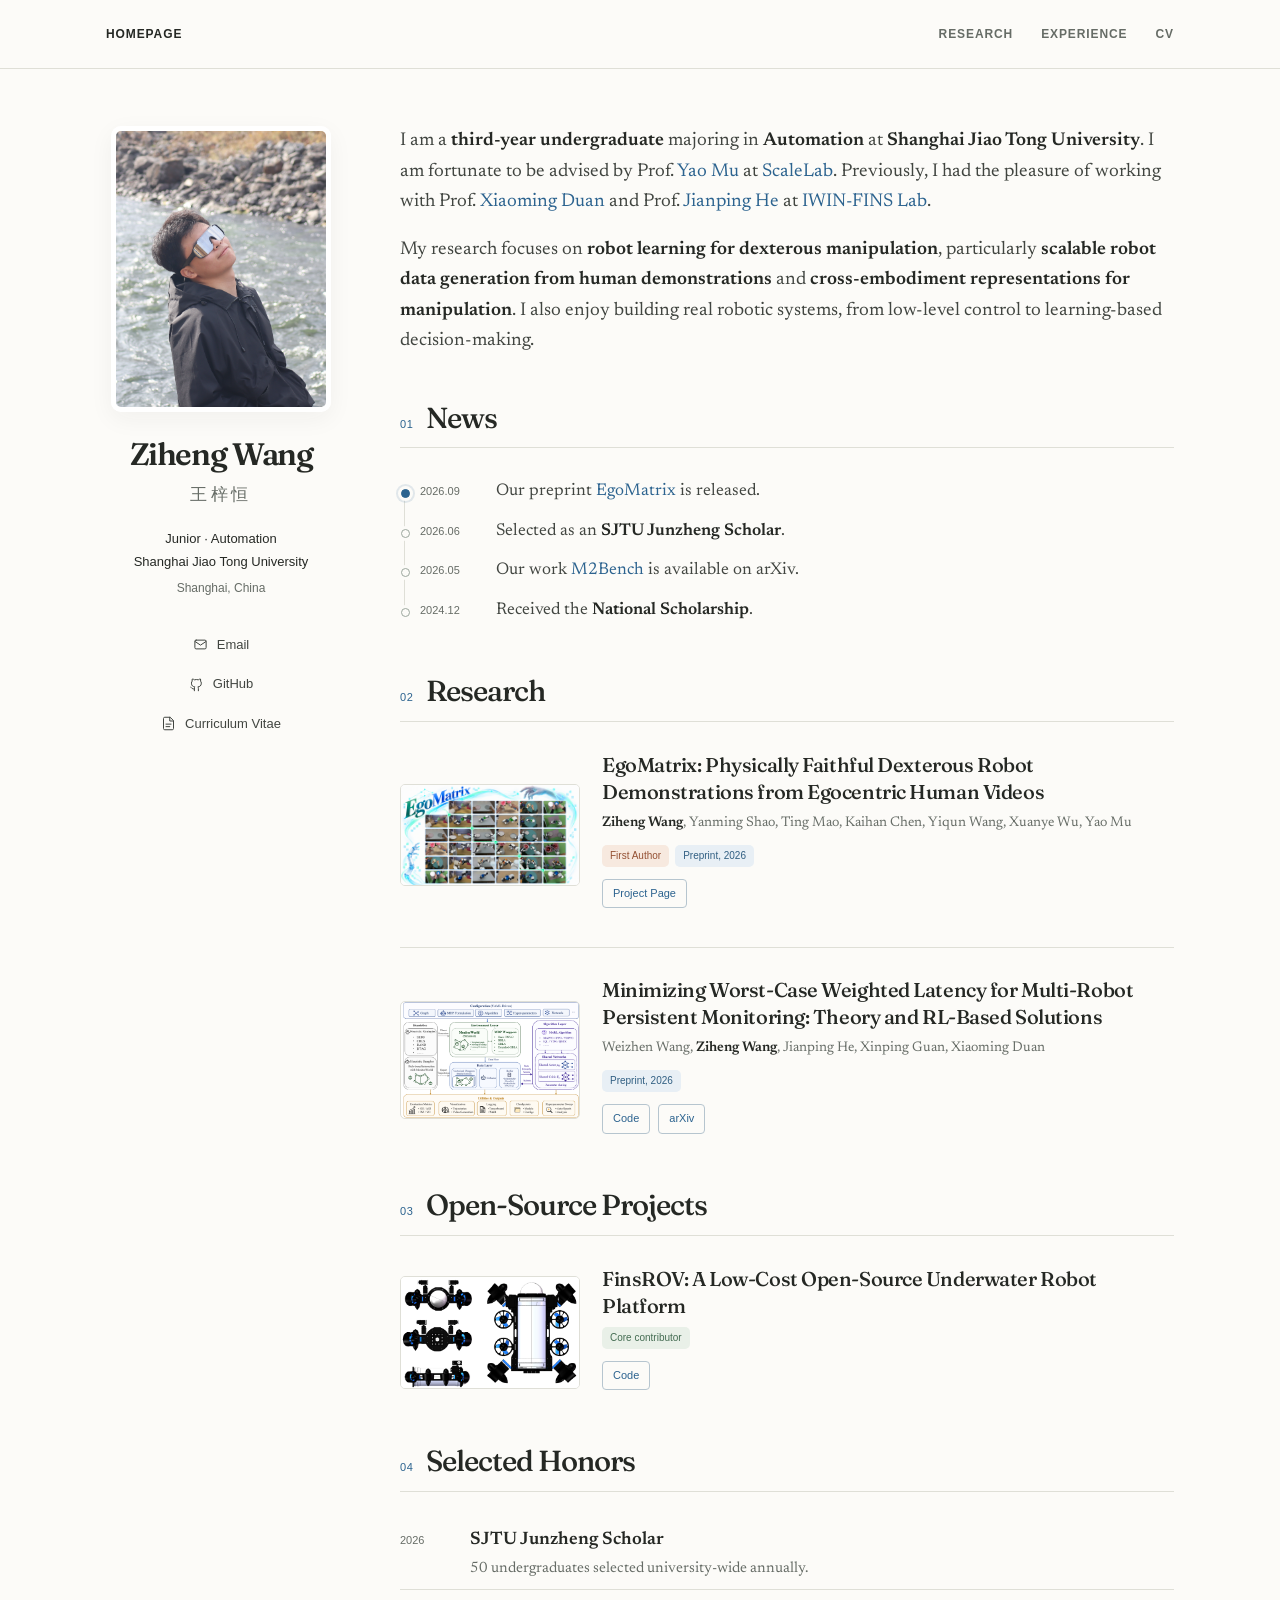
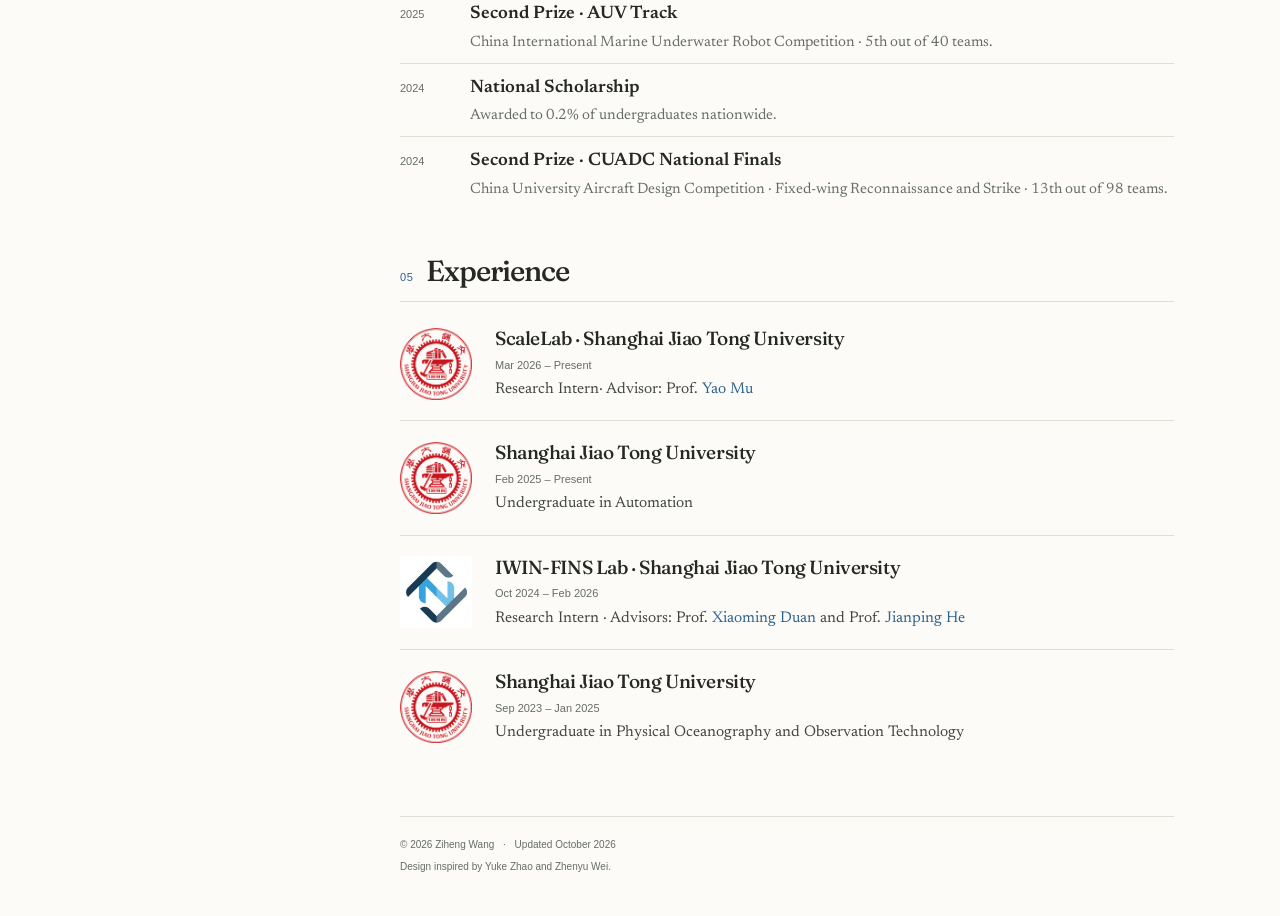
==== index.html @ 5e9e86ad "Publish personal academic homepage with updated CV" ====
<!doctype html>
<html lang="en">
<head>
  <meta charset="utf-8">
  <meta name="viewport" content="width=device-width, initial-scale=1">
  <meta name="description" content="Ziheng Wang, a third-year undergraduate majoring in Automation at Shanghai Jiao Tong University. Research in robot learning for dexterous manipulation.">
  <meta name="theme-color" content="#fcfbf8">
  <meta property="og:type" content="website">
  <meta property="og:title" content="Ziheng Wang | 王梓恒">
  <meta property="og:description" content="Robot learning for dexterous manipulation. Third-year undergraduate at Shanghai Jiao Tong University.">
  <meta property="og:url" content="https://spikew726.github.io/">
  <title>Ziheng Wang | 王梓恒</title>
  <link rel="icon" href="assets/favicon.svg" type="image/svg+xml">
  <link rel="stylesheet" href="style.css">
</head>
<body id="top">
  <a class="skip-link" href="#main">Skip to content</a>
  <header class="topbar">
    <nav class="navigation" aria-label="Main navigation">
      <a class="nav-home" href="#top">Homepage</a>
      <div class="nav-sections">
        <a href="#research">Research</a>
        <a href="#experience">Experience</a>
        <a href="assets/Ziheng_Wang_CV.pdf" target="_blank" rel="noopener">CV</a>
      </div>
    </nav>
  </header>

  <div class="layout">
    <aside class="profile" aria-label="About Ziheng Wang">
      <div class="portrait"><img src="assets/portrait.jpg" alt="Ziheng Wang by a river in Inner Mongolia" fetchpriority="high"></div>
      <h1>Ziheng Wang <span class="chinese-name" lang="zh-CN">王梓恒</span></h1>
      <p class="affiliation">Junior · Automation<br>Shanghai Jiao Tong University</p>
      <p class="location">Shanghai, China</p>
      <ul class="profile-links">
        <li><a href="mailto:wzh0726@sjtu.edu.cn"><svg viewBox="0 0 24 24" aria-hidden="true"><rect x="3" y="5" width="18" height="14" rx="2"/><path d="m3 7 9 6 9-6"/></svg>Email</a></li>
        <li><a href="https://github.com/SpikeW726" target="_blank" rel="noopener"><svg viewBox="0 0 24 24" aria-hidden="true"><path d="M9 19c-4.3 1.3-4.3-2.2-6-2.7M15 22v-3.9c0-1.1-.4-1.9-.8-2.3 2.7-.3 5.5-1.3 5.5-6a4.7 4.7 0 0 0-1.3-3.3 4.3 4.3 0 0 0-.1-3.3s-1-.3-3.4 1.3a11.5 11.5 0 0 0-6.2 0C6.3 2.9 5.3 3.2 5.3 3.2a4.3 4.3 0 0 0-.1 3.3 4.7 4.7 0 0 0-1.3 3.3c0 4.7 2.8 5.7 5.5 6-.4.4-.8 1.2-.8 2.3V22"/></svg>GitHub</a></li>
        <li><a href="assets/Ziheng_Wang_CV.pdf" target="_blank" rel="noopener"><svg viewBox="0 0 24 24" aria-hidden="true"><path d="M14 2H6a2 2 0 0 0-2 2v16a2 2 0 0 0 2 2h12a2 2 0 0 0 2-2V8z"/><path d="M14 2v6h6M8 13h8M8 17h6"/></svg>Curriculum Vitae</a></li>
      </ul>
    </aside>

    <main id="main">
      <section class="about" id="about" aria-label="Introduction">
        <p>I am a <strong>third-year undergraduate</strong> majoring in <strong>Automation</strong> at <strong>Shanghai Jiao Tong University</strong>. I am fortunate to be advised by Prof. <a href="https://yaomarkmu.github.io/" target="_blank" rel="noopener">Yao Mu</a> at <a href="https://scalelab-sjtu.github.io/" target="_blank" rel="noopener">ScaleLab</a>. Previously, I had the pleasure of working with Prof. <a href="https://xmduan.github.io/" target="_blank" rel="noopener">Xiaoming Duan</a> and Prof. <a href="https://iwin-fins.com/" target="_blank" rel="noopener">Jianping He</a> at <a href="https://iwin-fins.com/" target="_blank" rel="noopener">IWIN-FINS Lab</a>.</p>
        <p>My research focuses on <strong>robot learning for dexterous manipulation</strong>, particularly <strong>scalable robot data generation from human demonstrations</strong> and <strong>cross-embodiment representations for manipulation</strong>. I also enjoy building real robotic systems, from low-level control to learning-based decision-making.</p>
      </section>

      <section id="news">
        <h2><span class="section-number" aria-hidden="true">01</span>News</h2>
        <ul class="news-list">
          <li><time datetime="2026-09">2026.09</time><span>Our preprint <a href="https://spikew726.github.io/EgoMatrix/" target="_blank" rel="noopener">EgoMatrix</a> is released.</span></li>
          <li><time datetime="2026-06">2026.06</time><span>Selected as an <strong>SJTU Junzheng Scholar</strong>.</span></li>
          <li><time datetime="2026-05">2026.05</time><span>Our work <a href="https://arxiv.org/abs/2605.09633" target="_blank" rel="noopener">M2Bench</a> is available on arXiv.</span></li>
          <li><time datetime="2024-12">2024.12</time><span>Received the <strong>National Scholarship</strong>.</span></li>
        </ul>
      </section>

      <section id="research">
        <h2><span class="section-number" aria-hidden="true">02</span>Research</h2>
        <article class="research-item">
          <a class="research-visual" href="https://spikew726.github.io/EgoMatrix/" target="_blank" rel="noopener" aria-label="Explore the EgoMatrix project">
            <img src="EgoMatrix/assets/images/teaser.png" width="6688" height="3764" alt="EgoMatrix teaser: human demonstrations and corresponding robot observations in different scenes." loading="lazy">
          </a>
          <div class="research-copy">
            <h3><a href="https://spikew726.github.io/EgoMatrix/" target="_blank" rel="noopener">EgoMatrix: Physically Faithful Dexterous Robot Demonstrations from Egocentric Human Videos</a></h3>
            <p class="authors"><strong>Ziheng Wang</strong>, Yanming Shao, Ting Mao, Kaihan Chen, Yiqun Wang, Xuanye Wu, Yao Mu</p>
            <p class="venue"><span class="badge badge-author">First Author</span><span class="badge badge-preprint">Preprint, 2026</span></p>
            <p class="project-links"><a href="https://spikew726.github.io/EgoMatrix/" target="_blank" rel="noopener">Project Page</a></p>
          </div>
        </article>

        <article class="research-item">
          <a class="research-visual" href="https://github.com/SpikeW726/M2Bench/" target="_blank" rel="noopener" aria-label="Explore the M2Bench code and architecture">
            <img src="assets/images/m2bench.png" alt="M2Bench platform architecture, from the project README." loading="lazy">
          </a>
          <div class="research-copy">
            <h3><a href="https://arxiv.org/abs/2605.09633" target="_blank" rel="noopener">Minimizing Worst-Case Weighted Latency for Multi-Robot Persistent Monitoring: Theory and RL-Based Solutions</a></h3>
            <p class="authors">Weizhen Wang, <strong>Ziheng Wang</strong>, Jianping He, Xinping Guan, Xiaoming Duan</p>
            <p class="venue"><span class="badge badge-preprint">Preprint, 2026</span></p>
            <p class="project-links"><a href="https://github.com/SpikeW726/M2Bench/" target="_blank" rel="noopener">Code</a><a href="https://arxiv.org/abs/2605.09633" target="_blank" rel="noopener">arXiv</a></p>
          </div>
        </article>
      </section>

      <section id="projects">
        <h2><span class="section-number" aria-hidden="true">03</span>Open-Source Projects</h2>
        <article class="research-item">
          <a class="research-visual" href="https://github.com/IWIN-FINS/FinsROV-An-Underwater-Camera-Based-Multi-Robot-Platform" target="_blank" rel="noopener" aria-label="Explore the FinsROV platform">
            <img src="assets/images/finsrov.png" width="1152" height="723" alt="FinsROV underwater robot: views of the eight-thruster platform from its project README." loading="lazy">
          </a>
          <div class="research-copy">
            <h3><a href="https://github.com/IWIN-FINS/FinsROV-An-Underwater-Camera-Based-Multi-Robot-Platform" target="_blank" rel="noopener">FinsROV: A Low-Cost Open-Source Underwater Robot Platform</a></h3>
            <p class="venue"><span class="badge badge-contributor">Core contributor</span></p>
            <p class="project-links"><a href="https://github.com/IWIN-FINS/FinsROV-An-Underwater-Camera-Based-Multi-Robot-Platform" target="_blank" rel="noopener">Code</a></p>
          </div>
        </article>
      </section>

      <section id="honors">
        <h2><span class="section-number" aria-hidden="true">04</span>Selected Honors</h2>
        <ul class="honors-list">
          <li><time datetime="2026">2026</time><div><strong>SJTU Junzheng Scholar</strong><p>50 undergraduates selected university-wide annually.</p></div></li>
          <li><time datetime="2025">2025</time><div><strong>Second Prize · AUV Track</strong><p>China International Marine Underwater Robot Competition · 5th out of 40 teams.</p></div></li>
          <li><time datetime="2024">2024</time><div><strong>National Scholarship</strong><p>Awarded to 0.2% of undergraduates nationwide.</p></div></li>
          <li><time datetime="2024">2024</time><div><strong>Second Prize · CUADC National Finals</strong><p>China University Aircraft Design Competition · Fixed-wing Reconnaissance and Strike · 13th out of 98 teams.</p></div></li>
        </ul>
      </section>

      <section id="experience">
        <h2><span class="section-number" aria-hidden="true">05</span>Experience</h2>
        <div class="experience-list">
          <article class="experience-item">
            <img src="assets/logos/sjtu.png" width="72" height="72" alt="Shanghai Jiao Tong University emblem" loading="lazy">
            <div>
              <h3><a href="https://scalelab-sjtu.github.io/" target="_blank" rel="noopener">ScaleLab</a> · Shanghai Jiao Tong University</h3>
              <p class="period">Mar 2026 – Present</p>
              <p>Research Intern· Advisor: Prof. <a href="https://yaomarkmu.github.io/" target="_blank" rel="noopener">Yao Mu</a></p>
            </div>
          </article>
          <article class="experience-item">
            <img src="assets/logos/sjtu.png" width="72" height="72" alt="Shanghai Jiao Tong University emblem" loading="lazy">
            <div>
              <h3>Shanghai Jiao Tong University</h3>
              <p class="period">Feb 2025 – Present</p>
              <p>Undergraduate in Automation</p>
            </div>
          </article>
          <article class="experience-item">
            <img src="assets/logos/iwin-fins.jpg" width="72" height="72" alt="IWIN-FINS Lab logo" loading="lazy">
            <div>
              <h3><a href="https://iwin-fins.com/" target="_blank" rel="noopener">IWIN-FINS Lab</a> · Shanghai Jiao Tong University</h3>
              <p class="period">Oct 2024 – Feb 2026</p>
              <p>Research Intern · Advisors: Prof. <a href="https://xmduan.github.io/" target="_blank" rel="noopener">Xiaoming Duan</a> and Prof. <a href="https://iwin-fins.com/" target="_blank" rel="noopener">Jianping He</a></p>
            </div>
          </article>
          <article class="experience-item">
            <img src="assets/logos/sjtu.png" width="72" height="72" alt="Shanghai Jiao Tong University emblem" loading="lazy">
            <div>
              <h3>Shanghai Jiao Tong University</h3>
              <p class="period">Sep 2023 – Jan 2025</p>
              <p>Undergraduate in Physical Oceanography and Observation Technology</p>
            </div>
          </article>
        </div>
      </section>

      <footer>
        <p>© 2026 Ziheng Wang <span aria-hidden="true">·</span> Updated October 2026</p>
        <p>Design inspired by <a href="https://hzeroyuke.github.io/index.html" target="_blank" rel="noopener">Yuke Zhao</a> and <a href="https://zhenyuwei2003.github.io/" target="_blank" rel="noopener">Zhenyu Wei</a>.</p>
      </footer>
    </main>
  </div>
</body>
</html>
---- style.css ----
@font-face {
  font-family: "Fraunces";
  font-style: normal;
  font-weight: 500;
  font-display: swap;
  src: url("assets/fonts/fraunces-500.ttf") format("truetype");
}
@font-face {
  font-family: "Fraunces";
  font-style: normal;
  font-weight: 600;
  font-display: swap;
  src: url("assets/fonts/fraunces-600.ttf") format("truetype");
}
@font-face {
  font-family: "Newsreader";
  font-style: normal;
  font-weight: 400;
  font-display: swap;
  src: url("assets/fonts/newsreader-400.ttf") format("truetype");
}
@font-face {
  font-family: "Newsreader";
  font-style: normal;
  font-weight: 600;
  font-display: swap;
  src: url("assets/fonts/newsreader-600.ttf") format("truetype");
}

:root {
  color-scheme: light;
  --paper: #fcfbf8;
  --ink: #252824;
  --body: #414540;
  --muted: #666c66;
  --line: #dfdfd7;
  --accent: #2c638f;
  --display: "Fraunces", Georgia, "Times New Roman", serif;
  --serif: "Newsreader", Georgia, "Times New Roman", serif;
  --sans: -apple-system, BlinkMacSystemFont, "Segoe UI", Arial, sans-serif;
}

* { box-sizing: border-box; }
html { scroll-behavior: smooth; scroll-padding-top: 96px; }
body { margin: 0; background: var(--paper); color: var(--body); font: 18px/1.6 var(--serif); -webkit-font-smoothing: antialiased; }
a { color: var(--accent); text-decoration: none; text-underline-offset: 4px; }
a:hover { text-decoration: underline; }
a:focus-visible { outline: 2px solid var(--accent); outline-offset: 5px; border-radius: 2px; }
::selection { background: #dce7e9; color: var(--ink); }
p { margin: 0 0 12px; }
strong { color: var(--ink); font-weight: 600; }
svg { display: block; }
img { max-width: 100%; }
.skip-link { position: fixed; top: 8px; left: 12px; padding: 8px 16px; background: var(--paper); z-index: 20; transform: translateY(-160%); }
.skip-link:focus { transform: translateY(0); }

.topbar { position: sticky; top: 0; z-index: 10; border-bottom: 1px solid var(--line); background: rgba(252, 251, 248, .96); }
.navigation { max-width: 1140px; margin: auto; padding: 20px 36px; display: flex; justify-content: space-between; align-items: center; gap: 24px; font: 600 12px/1.5 var(--sans); letter-spacing: .075em; text-transform: uppercase; }
.navigation a { color: var(--muted); padding: 5px 0; }
.navigation .nav-home { color: var(--ink); }
.nav-sections { display: flex; gap: 28px; }
.layout { max-width: 1140px; margin: auto; padding: 57px 36px 36px; display: grid; grid-template-columns: 230px minmax(0, 1fr); gap: 64px; align-items: start; }
.profile { position: sticky; top: 117px; text-align: center; }
.portrait { width: 220px; height: 286px; margin: 0 auto 24px; overflow: hidden; border-radius: 10px; border: 5px solid #fff; box-shadow: 0 7px 24px #2528240d; }
.portrait img { display: block; width: 100%; height: 100%; object-fit: cover; object-position: 43% center; transform: scale(1.2); transform-origin: 50% 80%; }
h1 { color: var(--ink); font: 600 31px/1.2 var(--display); letter-spacing: -.045em; margin: 0 0 19px; }
.chinese-name { display: block; margin-top: 9px; font: 400 17px/1.5 "Songti SC", "SimSun", serif; letter-spacing: .22em; color: var(--muted); }
.affiliation { font: 500 13px/1.8 var(--sans); color: var(--ink); margin-bottom: 5px; }
.location { color: var(--muted); font: 12px/1.7 var(--sans); }
.profile-links { list-style: none; padding: 13px 0 0; margin: 0; }
.profile-links li { margin: 7px 0; }
.profile-links a { display: inline-flex; gap: 9px; align-items: center; color: var(--body); font: 500 13px/1.7 var(--sans); padding: 3px 0; }
.profile-links a:hover { color: var(--accent); }
.profile-links svg { width: 15px; height: 15px; fill: none; stroke: currentColor; stroke-width: 1.6; stroke-linecap: round; stroke-linejoin: round; }
main { min-width: 0; }
section { margin-bottom: 44px; }
.about > p { font-size: 18.5px; line-height: 1.65; }
.about > p + p { margin-top: 17px; }
h2 { display: flex; align-items: baseline; gap: 13px; color: var(--ink); font: 500 29px/1.2 var(--display); letter-spacing: -.035em; margin: 0 0 24px; padding: 0 0 12px; border-bottom: 1px solid var(--line); }
.section-number { flex-shrink: 0; color: var(--accent); font: 500 11px/1 var(--sans); letter-spacing: .05em; }
h3 { color: var(--ink); font: 500 20px/1.35 var(--display); letter-spacing: -.022em; margin: 0 0 8px; }
h3 a { color: inherit; }
h3 a:hover { color: var(--accent); }
.news-list { list-style: none; padding: 0; margin: 0; position: relative; }
.news-list::before { content: ""; position: absolute; top: 17px; bottom: 17px; left: 4px; width: 1px; background: var(--line); }
.news-list li { display: grid; grid-template-columns: 62px 1fr; align-items: baseline; gap: 14px; padding: 7px 0 7px 20px; position: relative; font-size: 17px; line-height: 1.5; }
.news-list li::before { content: ""; width: 7px; height: 7px; border: 1px solid #9ca79e; border-radius: 50%; position: absolute; top: 17px; left: 1px; background: var(--paper); box-shadow: 0 0 0 3px var(--paper); transition: transform .25s ease, border-color .25s ease, background .25s ease, box-shadow .25s ease; }
.news-list li:first-child::before { background: var(--accent); border-color: var(--accent); box-shadow: 0 0 0 3px var(--paper), 0 0 0 5px #2c638f20; }
.news-list li:hover::before, .news-list li:focus-within::before { transform: scale(1.3); background: var(--accent); border-color: var(--accent); box-shadow: 0 0 0 3px var(--paper), 0 0 0 6px #2c638f20; }
time, .period { color: var(--muted); font: 500 11px/1.7 var(--sans); font-variant-numeric: tabular-nums; }
.research-item { display: grid; grid-template-columns: 180px minmax(0, 1fr); gap: 22px; padding: 5px 0 29px; align-items: center; }
.research-item + .research-item { padding-top: 28px; border-top: 1px solid var(--line); }
.research-item:last-child { padding-bottom: 0; }
.research-visual { display: block; border: 1px solid var(--line); background: #fff; border-radius: 5px; overflow: hidden; }
.research-visual:hover { text-decoration: none; border-color: #8ba9b9; }
.research-visual img { width: 100%; height: auto; display: block; }
.research-copy { min-width: 0; }
.research-copy > p { font-size: 16.5px; line-height: 1.5; margin-bottom: 10px; }
.research-copy .authors { font-size: 14px; color: var(--muted); line-height: 1.55; }
.research-copy .venue { display: flex; flex-wrap: wrap; gap: 6px; }
.badge { display: inline-block; border-radius: 5px; padding: 3px 8px; font: 500 10px/1.6 var(--sans); }
.badge-author { color: #945033; background: #f7e9df; }
.badge-preprint { color: #315f82; background: #e8eff5; }
.badge-contributor { color: #446c52; background: #e9f0e8; }
.project-links { display: flex; align-items: center; flex-wrap: wrap; gap: 8px; margin: 12px 0 0; }
.project-links a { display: inline-flex; align-items: center; gap: 10px; padding: 5px 10px; border: 1px solid #b6c5cf; border-radius: 4px; font: 500 11px/1.6 var(--sans); }
.project-links a:hover { background: #e8eff4; border-color: var(--accent); text-decoration: none; }
.honors-list { list-style: none; margin: 0; padding: 0; }
.honors-list li { display: grid; grid-template-columns: 50px 1fr; gap: 20px; align-items: baseline; padding: 10px 0; }
.honors-list li + li { border-top: 1px solid var(--line); }
.honors-list strong { font-weight: 600; }
.honors-list p { color: var(--muted); font-size: 15px; line-height: 1.4; margin: 3px 0 0; }
.experience-item { display: grid; grid-template-columns: 72px minmax(0, 1fr); gap: 23px; align-items: center; padding: 19px 0; }
.experience-item:first-child { padding-top: 0; }
.experience-item + .experience-item { border-top: 1px solid var(--line); }
.experience-item > img { display: block; width: 72px; height: 72px; object-fit: contain; }
.experience-item h3 { font-size: 19px; margin-bottom: 5px; }
.experience-item p { font-size: 15.5px; line-height: 1.5; margin: 5px 0 0; }
.experience-item .period { font-size: 11px; }
footer { border-top: 1px solid var(--line); padding-top: 19px; margin-top: 52px; color: var(--muted); font: 400 10px/1.8 var(--sans); }
footer p { margin: 0 0 4px; }
footer span { padding: 0 6px; }
footer a { color: inherit; }

@media (max-width: 960px) {
  .layout { grid-template-columns: 195px minmax(0, 1fr); gap: 36px; padding-inline: 28px; }
  .navigation { padding-inline: 28px; }
  .portrait { width: 185px; height: 240px; }
  h1 { font-size: 28px; }
  .research-item { grid-template-columns: 145px minmax(0, 1fr); gap: 20px; }
}
@media (max-width: 760px) {
  .layout { display: block; max-width: 660px; padding-top: 35px; }
  .profile { position: static; margin-bottom: 36px; }
  .portrait { width: 180px; height: 234px; margin-bottom: 17px; }
  h1 { font-size: 30px; margin-bottom: 13px; }
  .chinese-name { display: inline-block; margin-left: 8px; font-size: 16px; }
  .profile-links { display: flex; justify-content: center; flex-wrap: wrap; gap: 5px 22px; padding-top: 0; }
  .navigation { padding-top: 15px; padding-bottom: 15px; }
  .nav-sections { gap: 20px; }
  .research-item { grid-template-columns: 155px minmax(0, 1fr); }
}
@media (max-width: 520px) {
  .navigation { padding-inline: 20px; font-size: 10px; letter-spacing: .045em; gap: 15px; }
  .nav-sections { gap: 16px; }
  .layout { padding: 28px 21px; }
  h2 { font-size: 27px; }
  .about > p { font-size: 18px; }
  .research-item { grid-template-columns: 1fr; gap: 17px; }
  .research-visual { width: 260px; max-width: 100%; }
  .news-list li { grid-template-columns: 55px 1fr; gap: 10px; padding-left: 14px; }
  .honors-list li { grid-template-columns: 36px 1fr; gap: 14px; }
  .experience-item { grid-template-columns: 52px minmax(0, 1fr); gap: 16px; }
  .experience-item > img { width: 52px; height: 52px; }
  .experience-item h3 { font-size: 18px; }
  section { margin-bottom: 36px; }
}
@media (prefers-reduced-motion: reduce) {
  html { scroll-behavior: auto; }
  .news-list li::before { transition: none; }
}
@media print {
  .topbar, .skip-link { display: none; }
  body { background: #fff; }
  .layout { display: block; padding: 0; }
  .profile { position: static; margin-bottom: 24px; }
  .profile-links { display: flex; justify-content: center; gap: 24px; }
  article, .honors-list li { break-inside: avoid; }
}
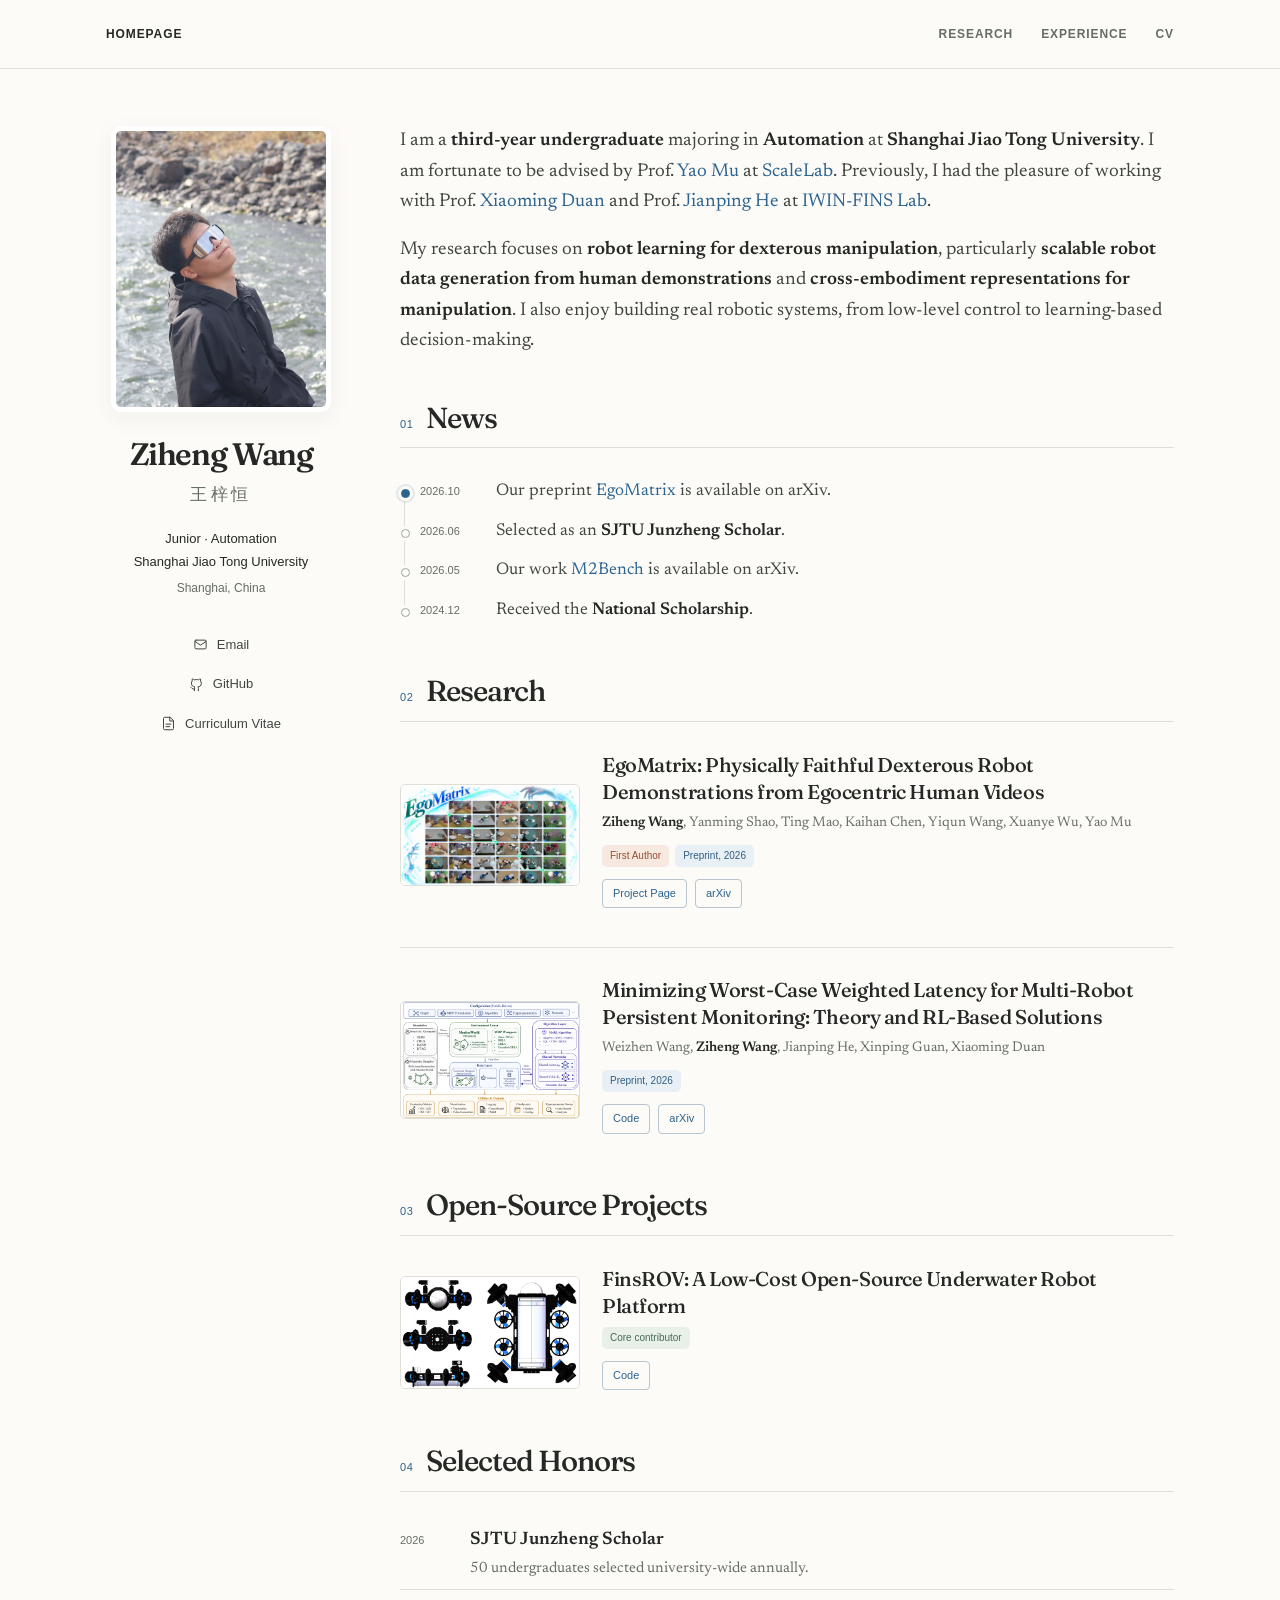
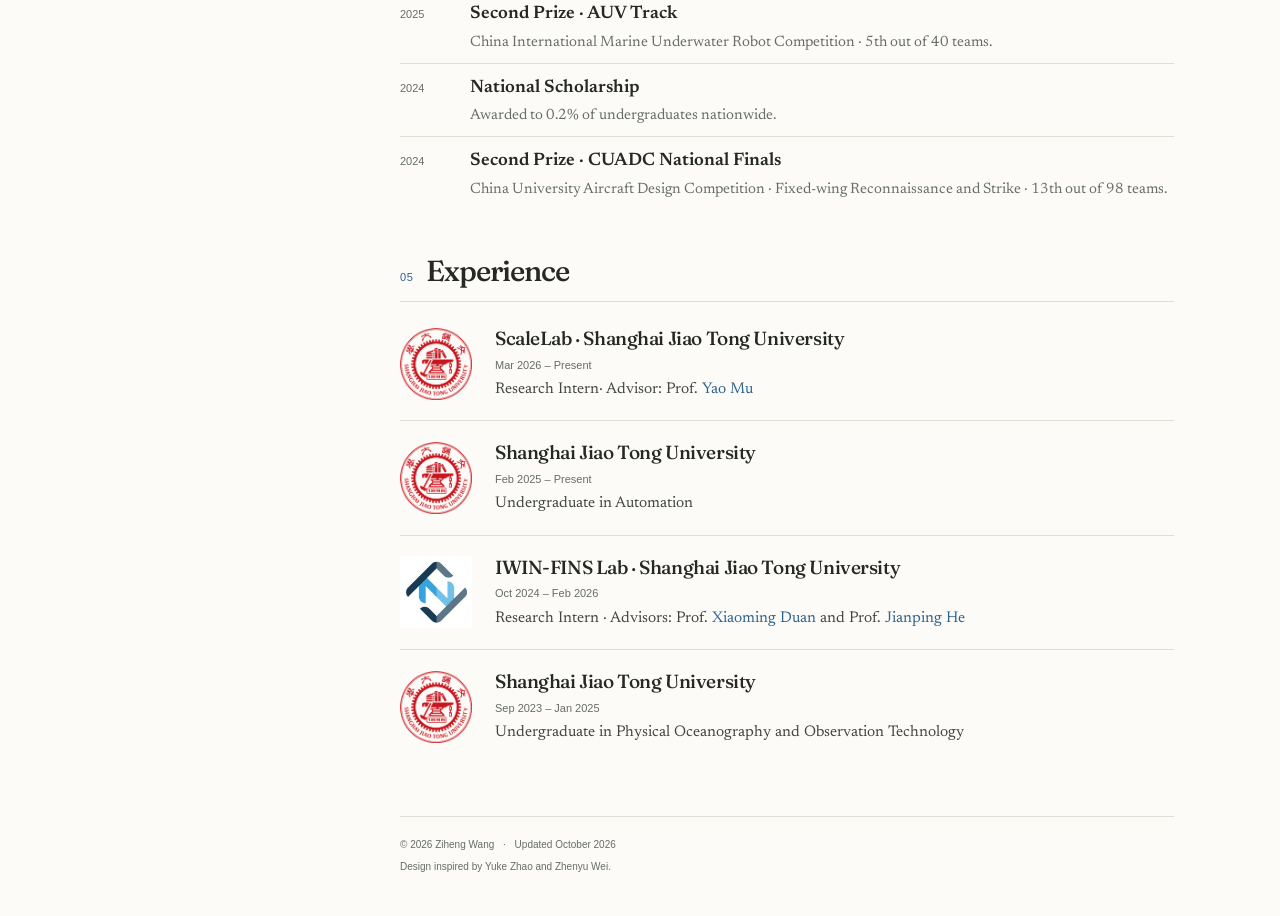
==== commit 027b1735: "Add EgoMatrix arXiv link to personal homepage" ====
--- a/index.html
+++ b/index.html
@@ -48,7 +48,7 @@
       <section id="news">
         <h2><span class="section-number" aria-hidden="true">01</span>News</h2>
         <ul class="news-list">
-          <li><time datetime="2026-09">2026.09</time><span>Our preprint <a href="https://spikew726.github.io/EgoMatrix/" target="_blank" rel="noopener">EgoMatrix</a> is released.</span></li>
+          <li><time datetime="2026-10">2026.10</time><span>Our preprint <a href="https://arxiv.org/abs/2610.18822" target="_blank" rel="noopener">EgoMatrix</a> is available on arXiv.</span></li>
           <li><time datetime="2026-06">2026.06</time><span>Selected as an <strong>SJTU Junzheng Scholar</strong>.</span></li>
           <li><time datetime="2026-05">2026.05</time><span>Our work <a href="https://arxiv.org/abs/2605.09633" target="_blank" rel="noopener">M2Bench</a> is available on arXiv.</span></li>
           <li><time datetime="2024-12">2024.12</time><span>Received the <strong>National Scholarship</strong>.</span></li>
@@ -65,7 +65,7 @@
             <h3><a href="https://spikew726.github.io/EgoMatrix/" target="_blank" rel="noopener">EgoMatrix: Physically Faithful Dexterous Robot Demonstrations from Egocentric Human Videos</a></h3>
             <p class="authors"><strong>Ziheng Wang</strong>, Yanming Shao, Ting Mao, Kaihan Chen, Yiqun Wang, Xuanye Wu, Yao Mu</p>
             <p class="venue"><span class="badge badge-author">First Author</span><span class="badge badge-preprint">Preprint, 2026</span></p>
-            <p class="project-links"><a href="https://spikew726.github.io/EgoMatrix/" target="_blank" rel="noopener">Project Page</a></p>
+            <p class="project-links"><a href="https://spikew726.github.io/EgoMatrix/" target="_blank" rel="noopener">Project Page</a><a href="https://arxiv.org/abs/2610.18822" target="_blank" rel="noopener">arXiv</a></p>
           </div>
         </article>
 
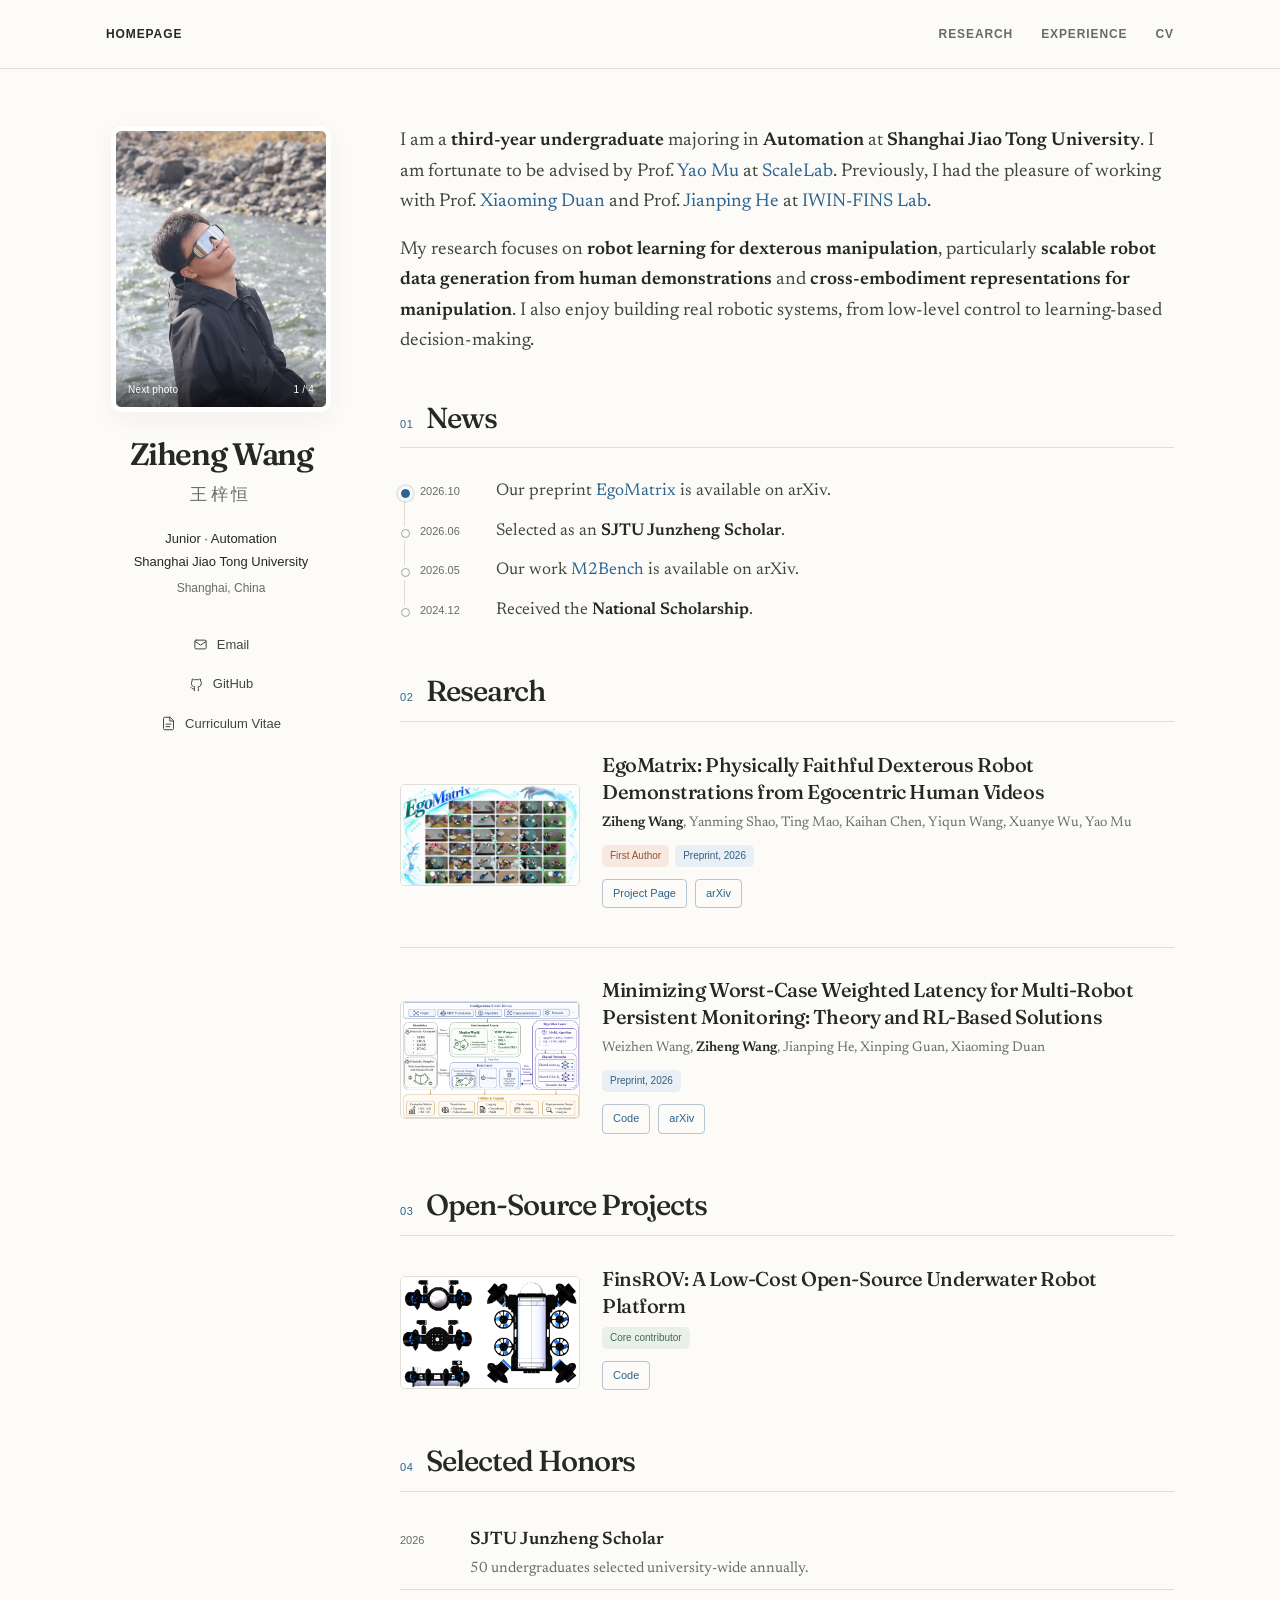
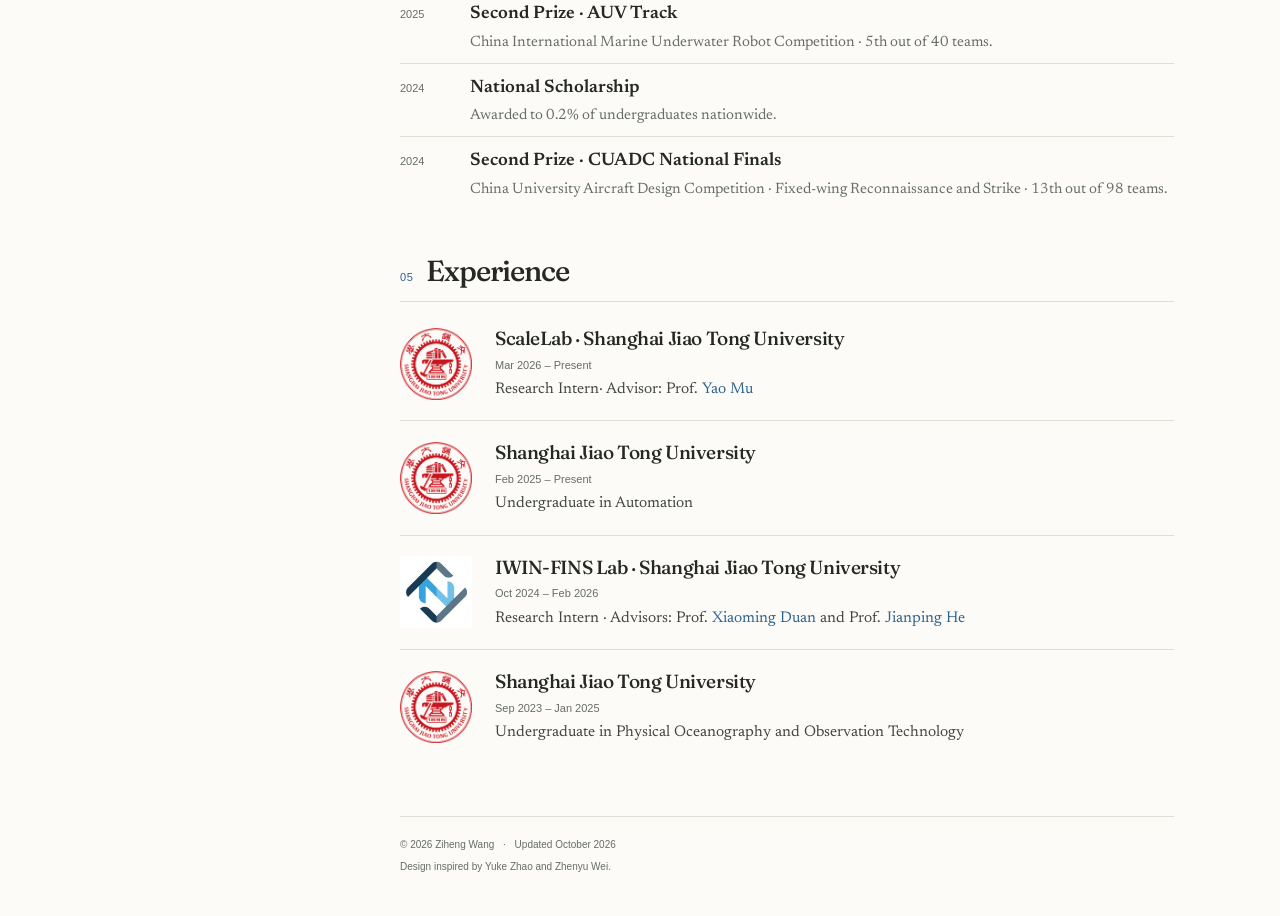
==== commit 9c70ed04: "Add clickable personal photo gallery" ====
--- a/index.html
+++ b/index.html
@@ -12,6 +12,7 @@
   <title>Ziheng Wang | 王梓恒</title>
   <link rel="icon" href="assets/favicon.svg" type="image/svg+xml">
   <link rel="stylesheet" href="style.css">
+  <script src="portrait.js" defer></script>
 </head>
 <body id="top">
   <a class="skip-link" href="#main">Skip to content</a>
@@ -28,7 +29,13 @@
 
   <div class="layout">
     <aside class="profile" aria-label="About Ziheng Wang">
-      <div class="portrait"><img src="assets/portrait.jpg" alt="Ziheng Wang by a river in Inner Mongolia" fetchpriority="high"></div>
+      <button class="portrait" type="button" disabled aria-label="Browse personal photos" title="Click for the next photo, or use the left and right arrow keys">
+        <img src="assets/portrait.jpg" alt="Ziheng Wang by a river in Inner Mongolia" fetchpriority="high" style="--position: 43% center; --zoom: 1.2">
+        <img src="assets/homepage2.jpg" alt="Ziheng Wang in front of the Shanghai skyline at night" fetchpriority="low" style="--position: 25% center" hidden>
+        <img src="assets/homepage3.jpg" alt="Ziheng Wang giving a presentation" fetchpriority="low" style="--position: 40% center" hidden>
+        <img src="assets/homepage4.jpg" alt="Ziheng Wang smiling and making a peace sign" fetchpriority="low" hidden>
+        <span class="portrait-caption" aria-hidden="true"><span>Next photo</span><span data-photo-count>1 / 4</span></span>
+      </button>
       <h1>Ziheng Wang <span class="chinese-name" lang="zh-CN">王梓恒</span></h1>
       <p class="affiliation">Junior · Automation<br>Shanghai Jiao Tong University</p>
       <p class="location">Shanghai, China</p>
--- a/style.css
+++ b/style.css
@@ -61,8 +61,14 @@
 .nav-sections { display: flex; gap: 28px; }
 .layout { max-width: 1140px; margin: auto; padding: 57px 36px 36px; display: grid; grid-template-columns: 230px minmax(0, 1fr); gap: 64px; align-items: start; }
 .profile { position: sticky; top: 117px; text-align: center; }
-.portrait { width: 220px; height: 286px; margin: 0 auto 24px; overflow: hidden; border-radius: 10px; border: 5px solid #fff; box-shadow: 0 7px 24px #2528240d; }
-.portrait img { display: block; width: 100%; height: 100%; object-fit: cover; object-position: 43% center; transform: scale(1.2); transform-origin: 50% 80%; }
+.portrait { display: block; position: relative; width: 220px; height: 286px; margin: 0 auto 24px; padding: 0; overflow: hidden; border-radius: 10px; border: 5px solid #fff; background: var(--paper); box-shadow: 0 7px 24px #2528240d; cursor: pointer; }
+.portrait img { display: block; width: 100%; height: 100%; object-fit: cover; object-position: var(--position, center); transform: scale(var(--zoom, 1)); transform-origin: 50% 80%; }
+.portrait img[hidden] { display: none; }
+.portrait-caption { position: absolute; inset: auto 0 0; display: flex; justify-content: space-between; padding: 22px 12px 9px; background: linear-gradient(transparent, #0009); color: #fff; font: 500 10px/1.6 var(--sans); letter-spacing: .02em; pointer-events: none; }
+.portrait:hover { border-color: #dce7e9; }
+.portrait:focus-visible { outline: 2px solid var(--accent); outline-offset: 5px; }
+.portrait:disabled { cursor: default; border-color: #fff; }
+.portrait:disabled .portrait-caption { display: none; }
 h1 { color: var(--ink); font: 600 31px/1.2 var(--display); letter-spacing: -.045em; margin: 0 0 19px; }
 .chinese-name { display: block; margin-top: 9px; font: 400 17px/1.5 "Songti SC", "SimSun", serif; letter-spacing: .22em; color: var(--muted); }
 .affiliation { font: 500 13px/1.8 var(--sans); color: var(--ink); margin-bottom: 5px; }
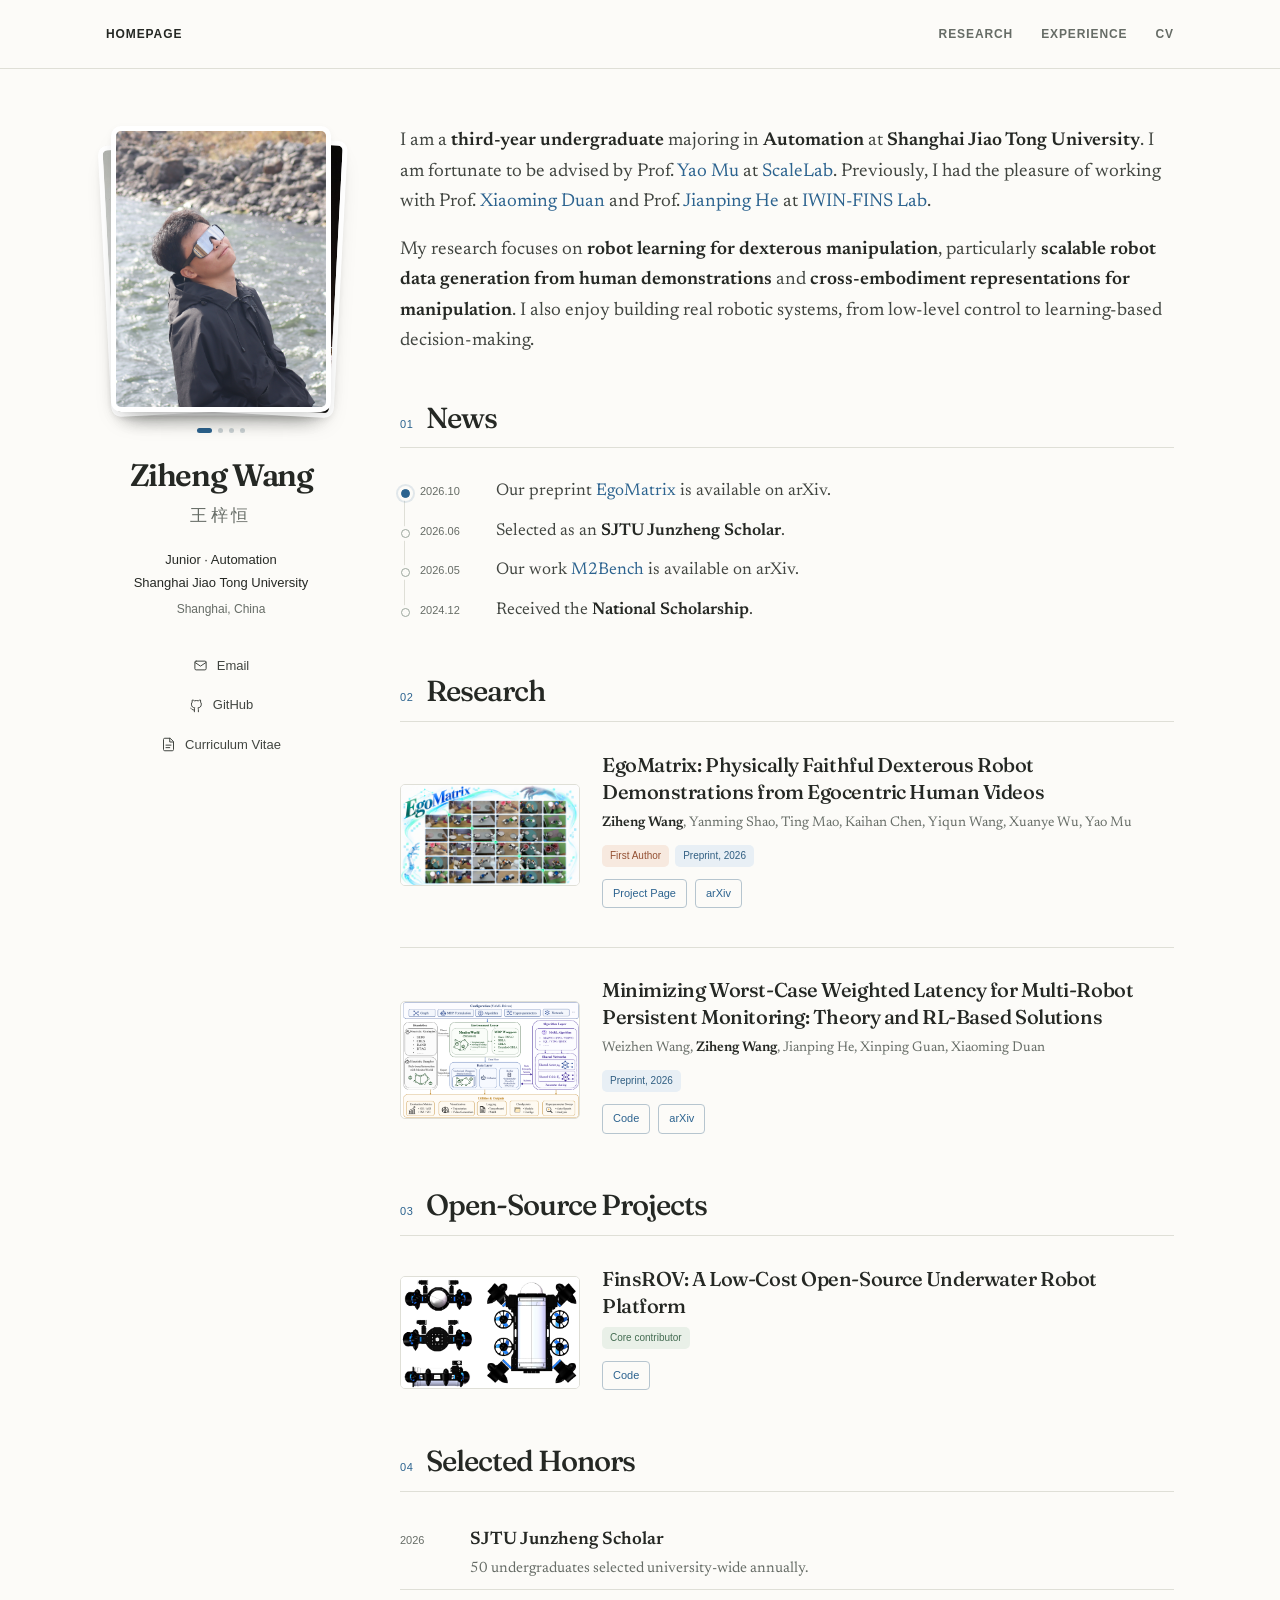
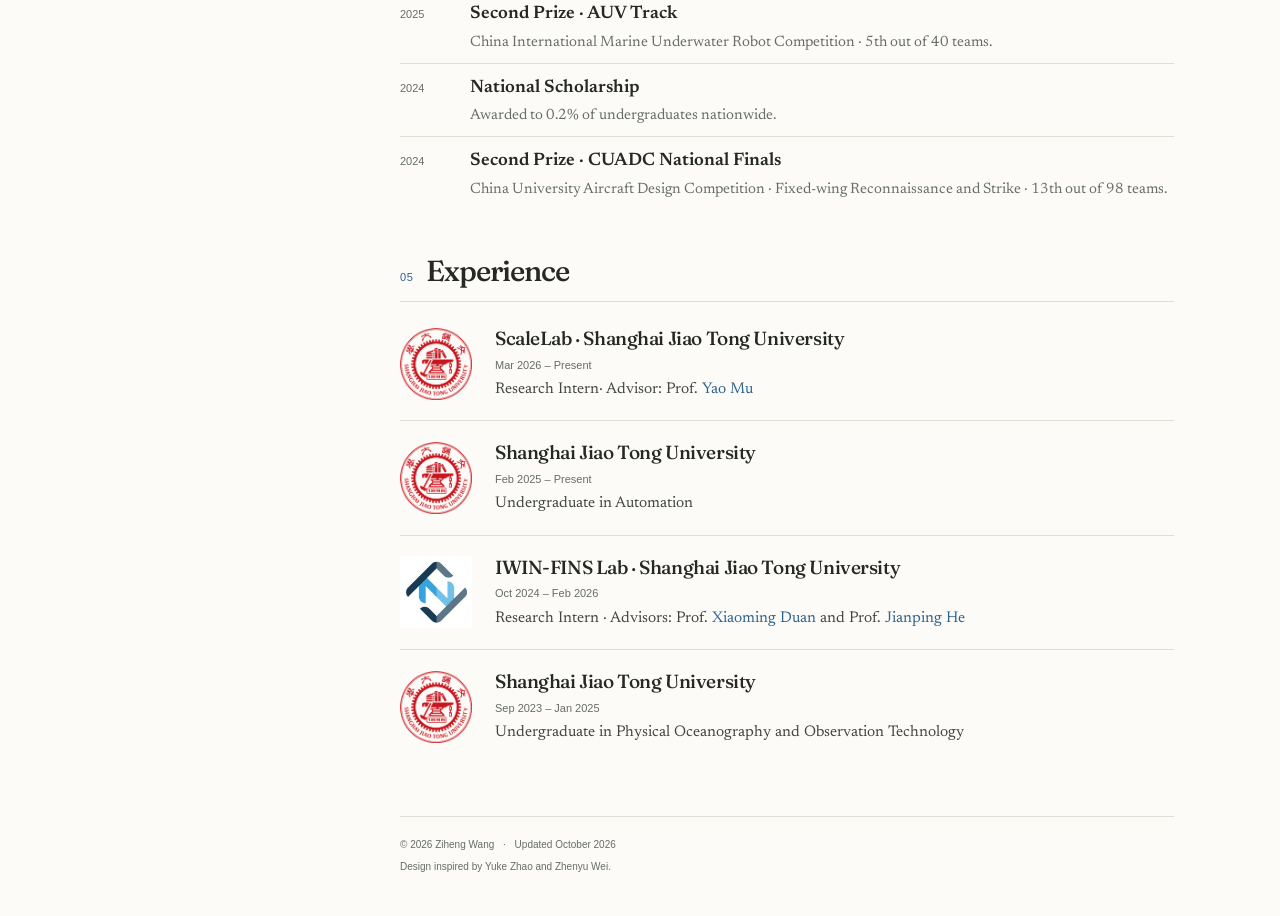
==== commit 76c4ddef: "Fix cached portrait styles and add animated photo stack" ====
--- a/index.html
+++ b/index.html
@@ -11,8 +11,8 @@
   <meta property="og:url" content="https://spikew726.github.io/">
   <title>Ziheng Wang | 王梓恒</title>
   <link rel="icon" href="assets/favicon.svg" type="image/svg+xml">
-  <link rel="stylesheet" href="style.css">
-  <script src="portrait.js" defer></script>
+  <link rel="stylesheet" href="style.css?v=portrait-stack-1">
+  <script src="portrait.js?v=portrait-stack-1" defer></script>
 </head>
 <body id="top">
   <a class="skip-link" href="#main">Skip to content</a>
@@ -29,13 +29,26 @@
 
   <div class="layout">
     <aside class="profile" aria-label="About Ziheng Wang">
-      <button class="portrait" type="button" disabled aria-label="Browse personal photos" title="Click for the next photo, or use the left and right arrow keys">
-        <img src="assets/portrait.jpg" alt="Ziheng Wang by a river in Inner Mongolia" fetchpriority="high" style="--position: 43% center; --zoom: 1.2">
-        <img src="assets/homepage2.jpg" alt="Ziheng Wang in front of the Shanghai skyline at night" fetchpriority="low" style="--position: 25% center" hidden>
-        <img src="assets/homepage3.jpg" alt="Ziheng Wang giving a presentation" fetchpriority="low" style="--position: 40% center" hidden>
-        <img src="assets/homepage4.jpg" alt="Ziheng Wang smiling and making a peace sign" fetchpriority="low" hidden>
-        <span class="portrait-caption" aria-hidden="true"><span>Next photo</span><span data-photo-count>1 / 4</span></span>
-      </button>
+      <div class="portrait-gallery">
+        <button class="portrait" type="button" disabled aria-label="Browse personal photos" title="Click for the next photo, or use the left and right arrow keys">
+          <span class="portrait-card" data-position="0">
+            <span class="portrait-window"><img src="assets/portrait.jpg" alt="Ziheng Wang by a river in Inner Mongolia" fetchpriority="high" draggable="false" style="--position: 43% center; --zoom: 1.2"></span>
+          </span>
+          <span class="portrait-card" data-position="1" aria-hidden="true" hidden>
+            <span class="portrait-window"><img src="assets/homepage2.jpg" alt="Ziheng Wang in front of the Shanghai skyline at night" fetchpriority="low" draggable="false" style="--position: 25% center"></span>
+          </span>
+          <span class="portrait-card" data-position="2" aria-hidden="true" hidden>
+            <span class="portrait-window"><img src="assets/homepage3.jpg" alt="Ziheng Wang giving a presentation" fetchpriority="low" draggable="false" style="--position: 40% center"></span>
+          </span>
+          <span class="portrait-card" data-position="3" aria-hidden="true" hidden>
+            <span class="portrait-window"><img src="assets/homepage4.jpg" alt="Ziheng Wang smiling and making a peace sign" fetchpriority="low" draggable="false"></span>
+          </span>
+        </button>
+        <div class="portrait-dots" aria-hidden="true" hidden>
+          <span class="is-current"></span><span></span><span></span><span></span>
+        </div>
+        <span class="visually-hidden" id="portrait-status" aria-live="polite"></span>
+      </div>
       <h1>Ziheng Wang <span class="chinese-name" lang="zh-CN">王梓恒</span></h1>
       <p class="affiliation">Junior · Automation<br>Shanghai Jiao Tong University</p>
       <p class="location">Shanghai, China</p>
--- a/style.css
+++ b/style.css
@@ -61,14 +61,22 @@
 .nav-sections { display: flex; gap: 28px; }
 .layout { max-width: 1140px; margin: auto; padding: 57px 36px 36px; display: grid; grid-template-columns: 230px minmax(0, 1fr); gap: 64px; align-items: start; }
 .profile { position: sticky; top: 117px; text-align: center; }
-.portrait { display: block; position: relative; width: 220px; height: 286px; margin: 0 auto 24px; padding: 0; overflow: hidden; border-radius: 10px; border: 5px solid #fff; background: var(--paper); box-shadow: 0 7px 24px #2528240d; cursor: pointer; }
-.portrait img { display: block; width: 100%; height: 100%; object-fit: cover; object-position: var(--position, center); transform: scale(var(--zoom, 1)); transform-origin: 50% 80%; }
-.portrait img[hidden] { display: none; }
-.portrait-caption { position: absolute; inset: auto 0 0; display: flex; justify-content: space-between; padding: 22px 12px 9px; background: linear-gradient(transparent, #0009); color: #fff; font: 500 10px/1.6 var(--sans); letter-spacing: .02em; pointer-events: none; }
-.portrait:hover { border-color: #dce7e9; }
-.portrait:focus-visible { outline: 2px solid var(--accent); outline-offset: 5px; }
-.portrait:disabled { cursor: default; border-color: #fff; }
-.portrait:disabled .portrait-caption { display: none; }
+.portrait-gallery { width: 220px; margin: 0 auto 24px; }
+.portrait { display: block; position: relative; isolation: isolate; width: 100%; height: 286px; padding: 0; border: 0; border-radius: 10px; background: transparent; cursor: pointer; -webkit-tap-highlight-color: transparent; touch-action: manipulation; }
+.portrait-card { display: block; position: absolute; inset: 0; padding: 5px; border-radius: 10px; background: #fff; box-shadow: 0 3px 8px #2528240d, 0 12px 24px -12px #25282440; transform-origin: 50% 85%; transition: transform .35s ease; }
+.portrait-card[data-position="0"] { z-index: 4; transform: none; }
+.portrait-card[data-position="1"] { z-index: 3; transform: translate(8px, 2px) rotate(3deg) scale(.97); }
+.portrait-card[data-position="2"] { z-index: 2; transform: translate(-7px, 2px) rotate(-3deg) scale(.95); }
+.portrait-card[data-position="3"] { z-index: 1; transform: translateY(6px) scale(.94); }
+.portrait-window { display: block; width: 100%; height: 100%; overflow: hidden; border-radius: 5px; }
+.portrait img { display: block; width: 100%; height: 100%; object-fit: cover; object-position: var(--position, center); transform: scale(var(--zoom, 1)); transform-origin: 50% 80%; user-select: none; }
+.portrait:focus-visible { outline: 2px solid var(--accent); outline-offset: 12px; }
+.portrait:disabled { cursor: default; }
+.portrait-dots { display: flex; justify-content: center; gap: 6px; margin-top: 16px; }
+.portrait-dots span { width: 5px; height: 5px; border-radius: 3px; background: #cbd2d4; transition: width .25s ease, background .25s ease; }
+.portrait-dots .is-current { width: 15px; background: var(--accent); }
+.portrait-card[hidden], .portrait-dots[hidden] { display: none; }
+.visually-hidden { position: absolute; width: 1px; height: 1px; padding: 0; margin: -1px; overflow: hidden; clip-path: inset(50%); white-space: nowrap; border: 0; }
 h1 { color: var(--ink); font: 600 31px/1.2 var(--display); letter-spacing: -.045em; margin: 0 0 19px; }
 .chinese-name { display: block; margin-top: 9px; font: 400 17px/1.5 "Songti SC", "SimSun", serif; letter-spacing: .22em; color: var(--muted); }
 .affiliation { font: 500 13px/1.8 var(--sans); color: var(--ink); margin-bottom: 5px; }
@@ -131,14 +139,16 @@
 @media (max-width: 960px) {
   .layout { grid-template-columns: 195px minmax(0, 1fr); gap: 36px; padding-inline: 28px; }
   .navigation { padding-inline: 28px; }
-  .portrait { width: 185px; height: 240px; }
+  .portrait-gallery { width: 185px; }
+  .portrait { height: 240px; }
   h1 { font-size: 28px; }
   .research-item { grid-template-columns: 145px minmax(0, 1fr); gap: 20px; }
 }
 @media (max-width: 760px) {
   .layout { display: block; max-width: 660px; padding-top: 35px; }
   .profile { position: static; margin-bottom: 36px; }
-  .portrait { width: 180px; height: 234px; margin-bottom: 17px; }
+  .portrait-gallery { width: 180px; margin-bottom: 17px; }
+  .portrait { height: 234px; }
   h1 { font-size: 30px; margin-bottom: 13px; }
   .chinese-name { display: inline-block; margin-left: 8px; font-size: 16px; }
   .profile-links { display: flex; justify-content: center; flex-wrap: wrap; gap: 5px 22px; padding-top: 0; }
@@ -163,7 +173,7 @@
 }
 @media (prefers-reduced-motion: reduce) {
   html { scroll-behavior: auto; }
-  .news-list li::before { transition: none; }
+  .news-list li::before, .portrait-card, .portrait-dots span { transition: none; }
 }
 @media print {
   .topbar, .skip-link { display: none; }
